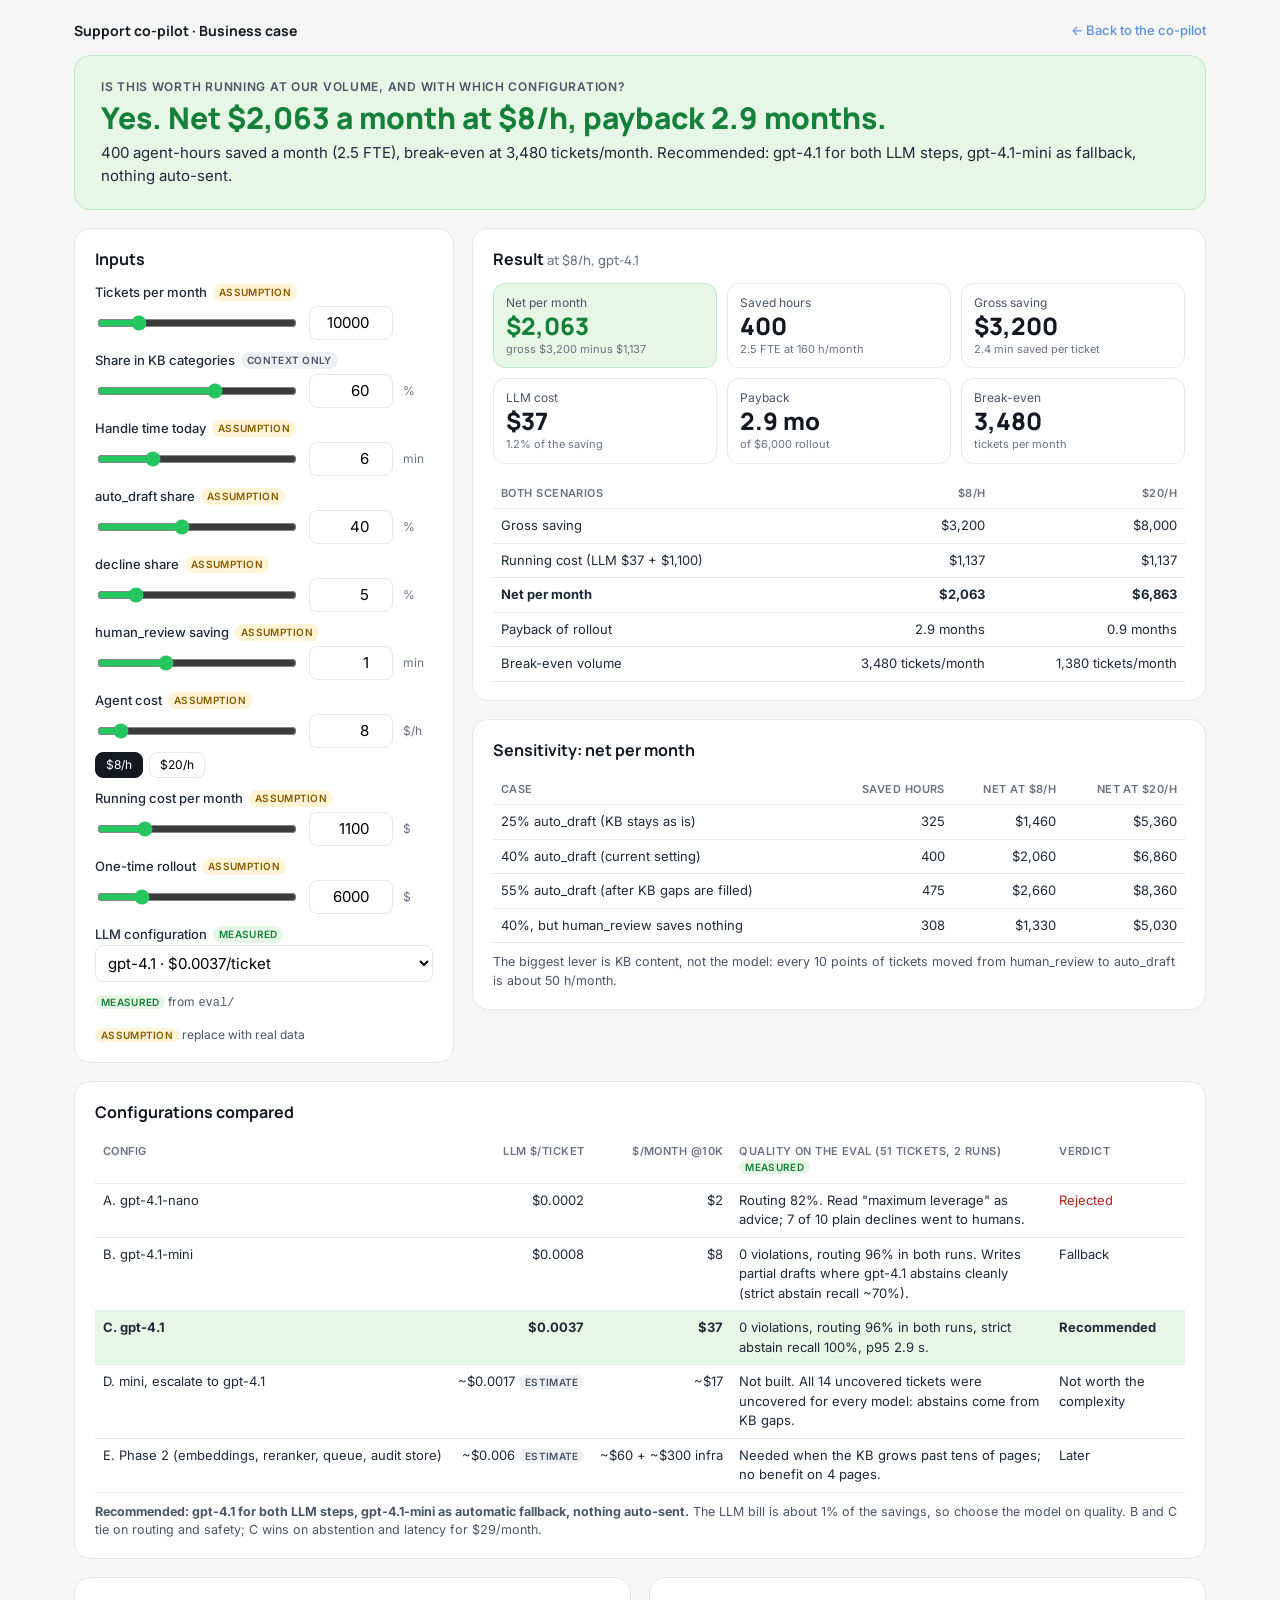
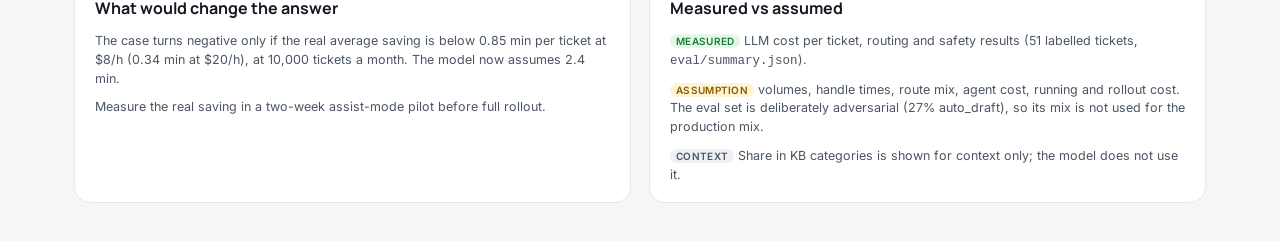
==== copilot/web/static/business-case.html @ 66f79990 "Add interactive one-page business case" ====
<!doctype html>
<html lang="en">
<head>
<meta charset="utf-8">
<meta name="viewport" content="width=device-width, initial-scale=1">
<title>Business case: support co-pilot</title>
<link rel="preconnect" href="https://fonts.googleapis.com">
<link rel="preconnect" href="https://fonts.gstatic.com" crossorigin>
<link href="https://fonts.googleapis.com/css2?family=Inter:wght@400;500;600&family=Manrope:wght@600;700;800&display=swap" rel="stylesheet">
<style>
:root{
  --green:#25c660; --green-pale:#e6f7e6; --green-dark:#14803a;
  --navy:#141921; --dark:#1f2a37;
  --g1:#4b5563; --g2:#6b7280; --line:#e5e7eb; --bg:#f6f6f6; --blue:#5890db;
  --red:#b42318; --red-pale:#fdecea;
}
*{box-sizing:border-box}
body{margin:0;background:var(--bg);color:var(--dark);font:15px/1.5 Inter,system-ui,sans-serif}
h1,h2,h3,.num{font-family:Manrope,Inter,sans-serif;color:var(--navy)}
a{color:var(--blue)}
.wrap{max-width:1180px;margin:0 auto;padding:20px 24px 40px}
.top{display:flex;justify-content:space-between;align-items:center;gap:12px;font-size:13px;color:var(--g2)}
.top a{text-decoration:none;font-weight:500}
.top strong{font-family:Manrope;color:var(--navy);font-size:14px}
.verdict{margin:14px 0 18px;padding:22px 26px;border-radius:16px;background:var(--green-pale);border:1px solid #bfe9c8}
.verdict.no{background:var(--red-pale);border-color:#f3c1bb}
.verdict .q{font-size:12px;letter-spacing:.06em;text-transform:uppercase;color:var(--g1);font-weight:600}
.verdict h1{margin:4px 0 6px;font-size:30px;line-height:1.2;font-weight:800;color:var(--green-dark)}
.verdict.no h1{color:var(--red)}
.verdict p{margin:0;color:var(--dark)}
.grid{display:grid;grid-template-columns:minmax(300px,380px) 1fr;gap:18px;align-items:start}
.card{background:#fff;border:1px solid var(--line);border-radius:16px;padding:18px 20px}
.card h2{margin:0 0 12px;font-size:16px;font-weight:700}
.field{margin-bottom:11px}
.field .lab{display:flex;justify-content:space-between;align-items:center;gap:8px;font-size:13px;font-weight:500}
.field .lab span.t{display:flex;align-items:center;gap:6px;flex-wrap:wrap}
.field .ctl{display:flex;align-items:center;gap:10px;margin-top:3px}
.field input[type=range]{flex:1;accent-color:var(--green);min-width:0}
.field input[type=number]{width:84px;padding:5px 8px;border:1px solid var(--line);border-radius:8px;font:inherit;text-align:right}
.field .unit{font-size:12px;color:var(--g2);min-width:30px}
select{width:100%;padding:7px 8px;border:1px solid var(--line);border-radius:8px;font:inherit;background:#fff}
.presets{display:flex;gap:6px;margin-top:4px}
.presets button{border:1px solid var(--line);background:#fff;border-radius:8px;padding:3px 10px;font:inherit;font-size:12px;cursor:pointer}
.presets button.on{background:var(--navy);color:#fff;border-color:var(--navy)}
.tag{font-size:10px;font-weight:600;letter-spacing:.03em;text-transform:uppercase;padding:1px 6px;border-radius:99px;white-space:nowrap}
.tag.m{background:var(--green-pale);color:var(--green-dark)}
.tag.a{background:#fff4d6;color:#8a5a00}
.tag.c{background:#eef0f3;color:var(--g1)}
.kpis{display:grid;grid-template-columns:repeat(3,1fr);gap:10px}
.kpi{border:1px solid var(--line);border-radius:12px;padding:10px 12px}
.kpi .l{font-size:12px;color:var(--g1)}
.kpi .v{font-size:24px;font-weight:800;line-height:1.2;color:var(--navy)}
.kpi .s{font-size:11px;color:var(--g2)}
.kpi.hero{background:var(--green-pale);border-color:#bfe9c8}
.kpi.hero .v{color:var(--green-dark)}
.kpi.neg .v{color:var(--red)}
.right{display:grid;gap:18px}
table{width:100%;border-collapse:collapse;font-size:13px}
th,td{text-align:left;padding:7px 8px;border-bottom:1px solid var(--line);vertical-align:top}
th{font-size:11px;text-transform:uppercase;letter-spacing:.04em;color:var(--g2);font-weight:600}
td.r,th.r{text-align:right;white-space:nowrap}
tr.sel td{background:var(--green-pale)}
tr.rej td:last-child{color:var(--red)}
.wide{margin-top:18px}
.cfg td:first-child{white-space:nowrap}
.note{font-size:12.5px;color:var(--g1);margin:10px 0 0}
.legend{display:flex;gap:14px;flex-wrap:wrap;font-size:12px;color:var(--g1);margin-top:14px;align-items:center}
.two{display:grid;grid-template-columns:1fr 1fr;gap:18px;margin-top:18px}
noscript .card{margin-top:18px}
.app{display:none}.js .app{display:block}
@media (max-width:900px){
  .grid,.two{grid-template-columns:minmax(0,1fr)}
  .right{grid-template-columns:minmax(0,1fr)}
  td.r,th.r{white-space:normal}
  .card{padding:14px}
  .kpis{grid-template-columns:repeat(2,1fr)}
  .verdict h1{font-size:23px}
  .wrap{padding:14px 16px 30px}
  .cfgwrap{overflow-x:auto}
  .cfg{min-width:820px}
  .cfg td.r{white-space:nowrap}
}
@media print{
  @page{size:A4;margin:8mm}
  body{background:#fff;font-size:9.5px;line-height:1.35}
  .wrap{padding:0;max-width:none}
  .top a,.presets{display:none}
  .card,.verdict{border-radius:8px;padding:8px 10px;break-inside:avoid}
  .verdict{margin:6px 0 8px}
  .verdict h1{font-size:17px}
  .grid{grid-template-columns:240px 1fr;gap:8px}
  .right{gap:8px}
  .wide,.two{margin-top:8px;gap:8px}
  .card h2{font-size:11px;margin-bottom:5px}
  .field{margin-bottom:3px}
  .field input[type=range]{display:none}
  .field .lab{font-size:9.5px}
  .field input[type=number]{border:0;width:auto;padding:0;font-weight:600}
  select{border:0;padding:0;appearance:none;font-weight:600}
  .kpi{padding:4px 6px}.kpi .v{font-size:14px}.kpi .l,.kpi .s{font-size:8.5px}
  .kpis{gap:5px}
  th,td{padding:2px 5px;font-size:8.5px}
  .note,.legend{font-size:8.5px;margin-top:4px}
  .tag{font-size:7px}
  .cfgwrap{overflow:visible}.cfg{min-width:0}
}
</style>
<script>document.documentElement.classList.add('js')</script>
</head>
<body>
<div class="wrap">
  <div class="top"><strong>Support co-pilot · Business case</strong><a href="/">&larr; Back to the co-pilot</a></div>

  <noscript>
    <div class="verdict"><div class="q">Is this worth running at 10,000 tickets a month?</div>
      <h1>Yes. Net +$2,063/month at $8/h, payback 2.9 months.</h1>
      <p>Base case, gpt-4.1. Enable JavaScript to change the inputs.</p></div>
    <div class="card"><h2>Base case</h2>
      <table>
        <tr><th></th><th class="r">$8/h</th><th class="r">$20/h</th></tr>
        <tr><td>Saved hours per month (about 2.5 FTE)</td><td class="r">400</td><td class="r">400</td></tr>
        <tr><td>Gross saving</td><td class="r">$3,200</td><td class="r">$8,000</td></tr>
        <tr><td>Running cost (LLM $37 + $1,100)</td><td class="r">$1,137</td><td class="r">$1,137</td></tr>
        <tr><td>Net per month</td><td class="r">$2,063</td><td class="r">$6,863</td></tr>
        <tr><td>Payback of $6,000 rollout</td><td class="r">2.9 months</td><td class="r">0.9 months</td></tr>
        <tr><td>Break-even volume</td><td class="r">3,480 tickets/month</td><td class="r">1,380 tickets/month</td></tr>
      </table>
      <p class="note">Recommended configuration: gpt-4.1 for both LLM steps, gpt-4.1-mini as automatic fallback, nothing auto-sent.</p>
    </div>
  </noscript>

  <div class="app">
    <div id="verdict" class="verdict">
      <div class="q">Is this worth running at our volume, and with which configuration?</div>
      <h1 id="vh"></h1>
      <p id="vp"></p>
    </div>

    <div class="grid">
      <section class="card" aria-label="Inputs">
        <h2>Inputs</h2>
        <div id="inputs"></div>
        <div class="field">
          <div class="lab"><span class="t">LLM configuration <span class="tag m">measured</span></span></div>
          <select id="model"></select>
        </div>
        <div class="legend" style="margin-top:6px">
          <span><span class="tag m">measured</span> from <code>eval/</code></span>
          <span><span class="tag a">assumption</span> replace with real data</span>
        </div>
      </section>

      <div class="right">
        <section class="card" aria-label="Results">
          <h2>Result <span id="rate-label" style="font-weight:500;color:var(--g2);font-size:13px"></span></h2>
          <div class="kpis" id="kpis"></div>
          <table style="margin-top:14px">
            <tr><th>Both scenarios</th><th class="r">$8/h</th><th class="r">$20/h</th></tr>
            <tbody id="scen"></tbody>
          </table>
        </section>
        <section class="card" aria-label="Sensitivity">
          <h2>Sensitivity: net per month</h2>
          <table>
            <tr><th>Case</th><th class="r">Saved hours</th><th class="r">Net at $8/h</th><th class="r">Net at $20/h</th></tr>
            <tbody id="sens"></tbody>
          </table>
          <p class="note" id="lever"></p>
        </section>
      </div>
    </div>

    <section class="card wide" aria-label="Configurations">
      <h2>Configurations compared</h2>
      <div class="cfgwrap">
      <table class="cfg" id="cfg">
        <tr><th>Config</th><th class="r">LLM $/ticket</th><th class="r">$/month @10k</th><th>Quality on the eval (51 tickets, 2 runs) <span class="tag m">measured</span></th><th>Verdict</th></tr>
        <tr data-m="gpt-4.1-nano" class="rej"><td>A. gpt-4.1-nano</td><td class="r">$0.0002</td><td class="r">$2</td><td>Routing 82%. Read "maximum leverage" as advice; 7 of 10 plain declines went to humans.</td><td>Rejected</td></tr>
        <tr data-m="gpt-4.1-mini"><td>B. gpt-4.1-mini</td><td class="r">$0.0008</td><td class="r">$8</td><td>0 violations, routing 96% in both runs. Writes partial drafts where gpt-4.1 abstains cleanly (strict abstain recall ~70%).</td><td>Fallback</td></tr>
        <tr data-m="gpt-4.1"><td><strong>C. gpt-4.1</strong></td><td class="r"><strong>$0.0037</strong></td><td class="r"><strong>$37</strong></td><td>0 violations, routing 96% in both runs, strict abstain recall 100%, p95 2.9 s.</td><td><strong>Recommended</strong></td></tr>
        <tr><td>D. mini, escalate to gpt-4.1</td><td class="r">~$0.0017 <span class="tag c">estimate</span></td><td class="r">~$17</td><td>Not built. All 14 uncovered tickets were uncovered for every model: abstains come from KB gaps.</td><td>Not worth the complexity</td></tr>
        <tr><td>E. Phase 2 (embeddings, reranker, queue, audit store)</td><td class="r">~$0.006 <span class="tag c">estimate</span></td><td class="r">~$60 + ~$300 infra</td><td>Needed when the KB grows past tens of pages; no benefit on 4 pages.</td><td>Later</td></tr>
      </table>
      </div>
      <p class="note"><strong>Recommended: gpt-4.1 for both LLM steps, gpt-4.1-mini as automatic fallback, nothing auto-sent.</strong> The LLM bill is about 1% of the savings, so choose the model on quality. B and C tie on routing and safety; C wins on abstention and latency for $29/month.</p>
    </section>

    <div class="two">
      <section class="card">
        <h2>What would change the answer</h2>
        <p class="note" style="margin-top:0" id="flip"></p>
        <p class="note">Measure the real saving in a two-week assist-mode pilot before full rollout.</p>
      </section>
      <section class="card">
        <h2>Measured vs assumed</h2>
        <p class="note" style="margin-top:0"><span class="tag m">measured</span> LLM cost per ticket, routing and safety results (51 labelled tickets, <code>eval/summary.json</code>).</p>
        <p class="note"><span class="tag a">assumption</span> volumes, handle times, route mix, agent cost, running and rollout cost. The eval set is deliberately adversarial (27% auto_draft), so its mix is not used for the production mix.</p>
        <p class="note"><span class="tag c">context</span> Share in KB categories is shown for context only; the model does not use it.</p>
      </section>
    </div>
  </div>
</div>

<script>
// Constants come from docs/business-case.md (assumptions, "Inputs" table) and
// eval/summary.json (measured LLM cost per ticket). Change numbers here only.
const INPUTS = {
  tickets: 10000,          // brief
  kbShare: 60,             // % in the 4 KB categories; context only, not in the formula
  handleMin: 6,            // minutes per ticket today
  autoPct: 40,             // % auto_draft
  declinePct: 5,           // % decline_trading_advice (human_review = the rest)
  autoMin: 2,              // minutes with co-pilot: auto_draft
  declineMin: 1,           // minutes with co-pilot: decline_trading_advice
  reviewSaveMin: 1,        // minutes saved on human_review
  rate: 8,                 // loaded agent cost, $/h
  running: 1100,           // $/month: 0.1 FTE engineer + hosting + weekly review
  rollout: 6000,           // one-time Phase 1
  model: 'gpt-4.1',
  fteHours: 160,           // hours per FTE-month
  rates: [8, 20],          // the two scenarios in the doc
};
const MODELS = {            // measured, eval/summary.json (gpt-4.1: $0.00371)
  'gpt-4.1': 0.0037,
  'gpt-4.1-mini': 0.0008,
  'gpt-4.1-nano': 0.0002,
};

// ---- model (pure functions) ----
function calc(i, over) {
  const p = Object.assign({}, i, over || {});
  const auto = p.autoPct / 100, decl = p.declinePct / 100;
  const review = Math.max(0, 1 - auto - decl);
  const reviewMin = p.handleMin - p.reviewSaveMin;
  const avgMin = auto * p.autoMin + decl * p.declineMin + review * reviewMin;
  const savedMin = p.handleMin - avgMin;
  const hours = p.tickets * savedMin / 60;
  const llmPer = MODELS[p.model];
  const llm = llmPer * p.tickets;
  const gross = hours * p.rate;
  const net = gross - llm - p.running;
  const payback = net > 0 ? p.rollout / net : null;
  const perTicket = savedMin / 60 * p.rate - llmPer;
  const breakEven = perTicket > 0 ? p.running / perTicket : null;
  const fte = hours / p.fteHours;
  return { avgMin, savedMin, hours, fte, gross, llm, net, payback, breakEven, perTicket };
}
const round10 = (x) => Math.round(x / 10) * 10;
function sensitivity(i) {
  return [
    { label: '25% auto_draft (KB stays as is)', over: { autoPct: 25 } },
    { label: i.autoPct + '% auto_draft (current setting)', over: {} },
    { label: '55% auto_draft (after KB gaps are filled)', over: { autoPct: 55 } },
    { label: i.autoPct + '%, but human_review saves nothing', over: { reviewSaveMin: 0 } },
  ].map((c) => ({
    label: c.label,
    hours: calc(i, c.over).hours,
    net8: calc(i, Object.assign({ rate: 8 }, c.over)).net,
    net20: calc(i, Object.assign({ rate: 20 }, c.over)).net,
  }));
}
if (typeof module !== 'undefined') module.exports = { INPUTS, MODELS, calc, sensitivity, round10 };

// ---- UI ----
if (typeof document !== 'undefined') (function () {
  const S = Object.assign({}, INPUTS);
  const $ = (id) => document.getElementById(id);
  const money = (x) => (x < 0 ? '-$' : '$') + Math.abs(Math.round(x)).toLocaleString('en-US');
  const num = (x) => Math.round(x).toLocaleString('en-US');
  const FIELDS = [
    { k: 'tickets', t: 'Tickets per month', min: 1000, max: 50000, step: 500, u: '', tag: 'a' },
    { k: 'kbShare', t: 'Share in KB categories', min: 0, max: 100, step: 5, u: '%', tag: 'c' },
    { k: 'handleMin', t: 'Handle time today', min: 1, max: 20, step: 0.5, u: 'min', tag: 'a' },
    { k: 'autoPct', t: 'auto_draft share', min: 0, max: 95, step: 1, u: '%', tag: 'a' },
    { k: 'declinePct', t: 'decline share', min: 0, max: 30, step: 1, u: '%', tag: 'a' },
    { k: 'reviewSaveMin', t: 'human_review saving', min: 0, max: 3, step: 0.25, u: 'min', tag: 'a' },
    { k: 'rate', t: 'Agent cost', min: 5, max: 40, step: 1, u: '$/h', tag: 'a', presets: [8, 20] },
    { k: 'running', t: 'Running cost per month', min: 0, max: 5000, step: 50, u: '$', tag: 'a' },
    { k: 'rollout', t: 'One-time rollout', min: 0, max: 30000, step: 500, u: '$', tag: 'a' },
  ];
  const TAGS = { a: ['a', 'assumption'], m: ['m', 'measured'], c: ['c', 'context only'] };

  function build() {
    $('inputs').innerHTML = FIELDS.map((f) => {
      const [c, w] = TAGS[f.tag];
      const pre = f.presets
        ? '<div class="presets">' + f.presets.map((v) => `<button type="button" data-p="${v}">$${v}/h</button>`).join('') + '</div>'
        : '';
      return `<div class="field"><div class="lab"><span class="t">${f.t} <span class="tag ${c}">${w}</span></span></div>
        <div class="ctl"><input type="range" id="r-${f.k}" min="${f.min}" max="${f.max}" step="${f.step}" aria-label="${f.t}">
        <input type="number" id="n-${f.k}" min="${f.min}" max="${f.max}" step="${f.step}" aria-label="${f.t} (number)"><span class="unit">${f.u}</span></div>${pre}</div>`;
    }).join('');
    $('model').innerHTML = Object.keys(MODELS).map((m) => `<option value="${m}">${m} · $${MODELS[m]}/ticket</option>`).join('');
    FIELDS.forEach((f) => {
      const sync = (v) => { v = parseFloat(v); if (isNaN(v)) return; S[f.k] = Math.min(f.max, Math.max(f.min, v)); render(); };
      $('r-' + f.k).addEventListener('input', (e) => sync(e.target.value));
      $('n-' + f.k).addEventListener('input', (e) => sync(e.target.value));
    });
    document.querySelectorAll('[data-p]').forEach((b) => b.addEventListener('click', () => { S.rate = +b.dataset.p; render(); }));
    $('model').addEventListener('change', (e) => { S.model = e.target.value; render(); });
  }

  function render() {
    FIELDS.forEach((f) => {
      $('r-' + f.k).value = S[f.k];
      if (document.activeElement !== $('n-' + f.k)) $('n-' + f.k).value = S[f.k];
    });
    document.querySelectorAll('[data-p]').forEach((b) => b.classList.toggle('on', +b.dataset.p === S.rate));
    $('model').value = S.model;
    document.querySelectorAll('#cfg tr[data-m]').forEach((r) => r.classList.toggle('sel', r.dataset.m === S.model));

    const r = calc(S);
    const ok = r.net > 0;
    const v = $('verdict');
    v.classList.toggle('no', !ok);
    const pb = r.payback === null ? 'no payback' : 'payback ' + r.payback.toFixed(1) + ' months';
    $('vh').textContent = ok
      ? `Yes. Net ${money(r.net)} a month at $${S.rate}/h, ${pb}.`
      : `Not at these settings. Net ${money(r.net)} a month at $${S.rate}/h.`;
    const be = r.breakEven === null ? 'never at this rate' : num(round10(r.breakEven)) + ' tickets/month';
    $('vp').textContent = `${num(r.hours)} agent-hours saved a month (${r.fte.toFixed(1)} FTE), break-even at ${be}. `
      + (ok ? 'Recommended: gpt-4.1 for both LLM steps, gpt-4.1-mini as fallback, nothing auto-sent.' : 'Raise the auto_draft share or the volume, or check the inputs.');
    $('rate-label').textContent = `at $${S.rate}/h, ${S.model}`;

    const kp = (l, val, s, cls) => `<div class="kpi ${cls || ''}"><div class="l">${l}</div><div class="v num">${val}</div><div class="s">${s}</div></div>`;
    $('kpis').innerHTML = [
      kp('Net per month', money(r.net), `gross ${money(r.gross)} minus ${money(r.llm + S.running)}`, ok ? 'hero' : 'neg'),
      kp('Saved hours', num(r.hours), `${r.fte.toFixed(1)} FTE at ${S.fteHours} h/month`),
      kp('Gross saving', money(r.gross), `${r.savedMin.toFixed(1)} min saved per ticket`),
      kp('LLM cost', money(r.llm), `${(r.gross > 0 ? r.llm / r.gross * 100 : 0).toFixed(1)}% of the saving`),
      kp('Payback', r.payback === null ? 'none' : r.payback.toFixed(1) + ' mo', `of ${money(S.rollout)} rollout`),
      kp('Break-even', r.breakEven === null ? 'none' : num(round10(r.breakEven)), 'tickets per month'),
    ].join('');

    const two = S.rates.map((rt) => calc(S, { rate: rt }));
    const row = (l, f) => `<tr><td>${l}</td>${two.map((x) => `<td class="r">${f(x)}</td>`).join('')}</tr>`;
    $('scen').innerHTML = [
      row('Gross saving', (x) => money(x.gross)),
      row(`Running cost (LLM ${money(two[0].llm)} + ${money(S.running)})`, (x) => money(x.llm + S.running)),
      row('<strong>Net per month</strong>', (x) => `<strong>${money(x.net)}</strong>`),
      row('Payback of rollout', (x) => (x.payback === null ? 'none' : x.payback.toFixed(1) + ' months')),
      row('Break-even volume', (x) => (x.breakEven === null ? 'none' : num(round10(x.breakEven)) + ' tickets/month')),
    ].join('');

    $('sens').innerHTML = sensitivity(S).map((s) =>
      `<tr><td>${s.label}</td><td class="r">${num(s.hours)}</td><td class="r">${money(round10(s.net8))}</td><td class="r">${money(round10(s.net20))}</td></tr>`).join('');
    $('lever').textContent = `The biggest lever is KB content, not the model: every 10 points of tickets moved from human_review to auto_draft is about ${num(S.tickets * 0.1 * (S.autoMin < S.handleMin - S.reviewSaveMin ? (S.handleMin - S.reviewSaveMin - S.autoMin) : 0) / 60)} h/month.`;

    // saving per ticket at which net = 0 at the current volume
    const flip = (rt) => (S.running / S.tickets + MODELS[S.model]) / rt * 60;
    $('flip').textContent = `The case turns negative only if the real average saving is below ${flip(8).toFixed(2)} min per ticket at $8/h (${flip(20).toFixed(2)} min at $20/h), at ${num(S.tickets)} tickets a month. The model now assumes ${r.savedMin.toFixed(1)} min.`;
  }
  build();
  render();
})();
</script>
</body>
</html>
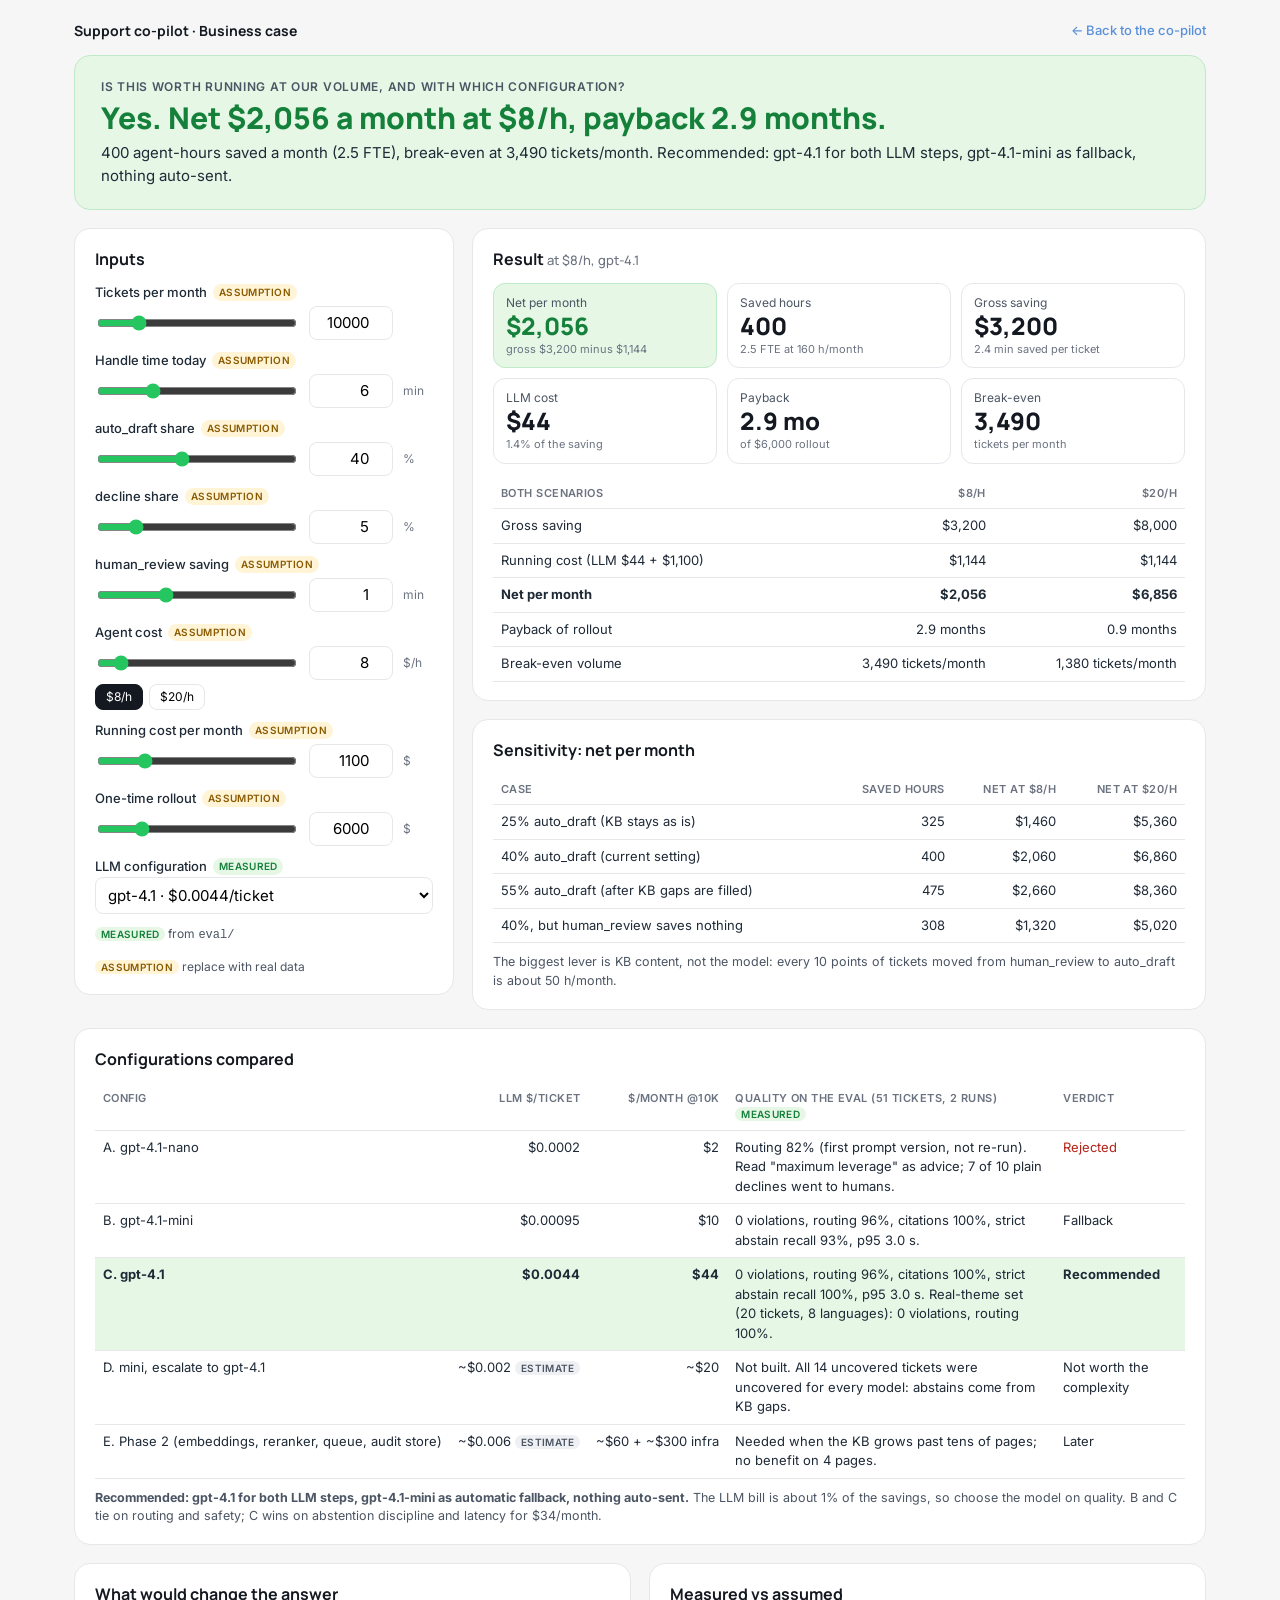
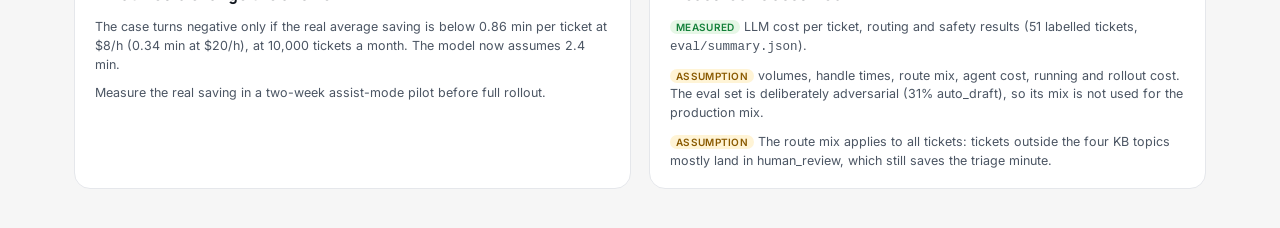
==== commit 48ec034b: "Add PRD and architecture; update business case to the v2 measurements" ====
--- a/copilot/web/static/business-case.html
+++ b/copilot/web/static/business-case.html
@@ -175,14 +175,14 @@
       <div class="cfgwrap">
       <table class="cfg" id="cfg">
         <tr><th>Config</th><th class="r">LLM $/ticket</th><th class="r">$/month @10k</th><th>Quality on the eval (51 tickets, 2 runs) <span class="tag m">measured</span></th><th>Verdict</th></tr>
-        <tr data-m="gpt-4.1-nano" class="rej"><td>A. gpt-4.1-nano</td><td class="r">$0.0002</td><td class="r">$2</td><td>Routing 82%. Read "maximum leverage" as advice; 7 of 10 plain declines went to humans.</td><td>Rejected</td></tr>
-        <tr data-m="gpt-4.1-mini"><td>B. gpt-4.1-mini</td><td class="r">$0.0008</td><td class="r">$8</td><td>0 violations, routing 96% in both runs. Writes partial drafts where gpt-4.1 abstains cleanly (strict abstain recall ~70%).</td><td>Fallback</td></tr>
-        <tr data-m="gpt-4.1"><td><strong>C. gpt-4.1</strong></td><td class="r"><strong>$0.0037</strong></td><td class="r"><strong>$37</strong></td><td>0 violations, routing 96% in both runs, strict abstain recall 100%, p95 2.9 s.</td><td><strong>Recommended</strong></td></tr>
-        <tr><td>D. mini, escalate to gpt-4.1</td><td class="r">~$0.0017 <span class="tag c">estimate</span></td><td class="r">~$17</td><td>Not built. All 14 uncovered tickets were uncovered for every model: abstains come from KB gaps.</td><td>Not worth the complexity</td></tr>
+        <tr data-m="gpt-4.1-nano" class="rej"><td>A. gpt-4.1-nano</td><td class="r">$0.0002</td><td class="r">$2</td><td>Routing 82% (first prompt version, not re-run). Read "maximum leverage" as advice; 7 of 10 plain declines went to humans.</td><td>Rejected</td></tr>
+        <tr data-m="gpt-4.1-mini"><td>B. gpt-4.1-mini</td><td class="r">$0.00095</td><td class="r">$10</td><td>0 violations, routing 96%, citations 100%, strict abstain recall 93%, p95 3.0 s.</td><td>Fallback</td></tr>
+        <tr data-m="gpt-4.1"><td><strong>C. gpt-4.1</strong></td><td class="r"><strong>$0.0044</strong></td><td class="r"><strong>$44</strong></td><td>0 violations, routing 96%, citations 100%, strict abstain recall 100%, p95 3.0 s. Real-theme set (20 tickets, 8 languages): 0 violations, routing 100%.</td><td><strong>Recommended</strong></td></tr>
+        <tr><td>D. mini, escalate to gpt-4.1</td><td class="r">~$0.002 <span class="tag c">estimate</span></td><td class="r">~$20</td><td>Not built. All 14 uncovered tickets were uncovered for every model: abstains come from KB gaps.</td><td>Not worth the complexity</td></tr>
         <tr><td>E. Phase 2 (embeddings, reranker, queue, audit store)</td><td class="r">~$0.006 <span class="tag c">estimate</span></td><td class="r">~$60 + ~$300 infra</td><td>Needed when the KB grows past tens of pages; no benefit on 4 pages.</td><td>Later</td></tr>
       </table>
       </div>
-      <p class="note"><strong>Recommended: gpt-4.1 for both LLM steps, gpt-4.1-mini as automatic fallback, nothing auto-sent.</strong> The LLM bill is about 1% of the savings, so choose the model on quality. B and C tie on routing and safety; C wins on abstention and latency for $29/month.</p>
+      <p class="note"><strong>Recommended: gpt-4.1 for both LLM steps, gpt-4.1-mini as automatic fallback, nothing auto-sent.</strong> The LLM bill is about 1% of the savings, so choose the model on quality. B and C tie on routing and safety; C wins on abstention discipline and latency for $34/month.</p>
     </section>
 
     <div class="two">
@@ -194,8 +194,8 @@
       <section class="card">
         <h2>Measured vs assumed</h2>
         <p class="note" style="margin-top:0"><span class="tag m">measured</span> LLM cost per ticket, routing and safety results (51 labelled tickets, <code>eval/summary.json</code>).</p>
-        <p class="note"><span class="tag a">assumption</span> volumes, handle times, route mix, agent cost, running and rollout cost. The eval set is deliberately adversarial (27% auto_draft), so its mix is not used for the production mix.</p>
-        <p class="note"><span class="tag c">context</span> Share in KB categories is shown for context only; the model does not use it.</p>
+        <p class="note"><span class="tag a">assumption</span> volumes, handle times, route mix, agent cost, running and rollout cost. The eval set is deliberately adversarial (31% auto_draft), so its mix is not used for the production mix.</p>
+        <p class="note"><span class="tag a">assumption</span> The route mix applies to all tickets: tickets outside the four KB topics mostly land in human_review, which still saves the triage minute.</p>
       </section>
     </div>
   </div>
@@ -206,7 +206,6 @@
 // eval/summary.json (measured LLM cost per ticket). Change numbers here only.
 const INPUTS = {
   tickets: 10000,          // brief
-  kbShare: 60,             // % in the 4 KB categories; context only, not in the formula
   handleMin: 6,            // minutes per ticket today
   autoPct: 40,             // % auto_draft
   declinePct: 5,           // % decline_trading_advice (human_review = the rest)
@@ -220,9 +219,9 @@
   fteHours: 160,           // hours per FTE-month
   rates: [8, 20],          // the two scenarios in the doc
 };
-const MODELS = {            // measured, eval/summary.json (gpt-4.1: $0.00371)
-  'gpt-4.1': 0.0037,
-  'gpt-4.1-mini': 0.0008,
+const MODELS = {            // measured on the 51-ticket eval, prompt v2: eval/summary.json, eval/runs/v2-gpt-4.1-mini/
+  'gpt-4.1': 0.0044,
+  'gpt-4.1-mini': 0.00095,
   'gpt-4.1-nano': 0.0002,
 };
 
@@ -269,7 +268,6 @@
   const num = (x) => Math.round(x).toLocaleString('en-US');
   const FIELDS = [
     { k: 'tickets', t: 'Tickets per month', min: 1000, max: 50000, step: 500, u: '', tag: 'a' },
-    { k: 'kbShare', t: 'Share in KB categories', min: 0, max: 100, step: 5, u: '%', tag: 'c' },
     { k: 'handleMin', t: 'Handle time today', min: 1, max: 20, step: 0.5, u: 'min', tag: 'a' },
     { k: 'autoPct', t: 'auto_draft share', min: 0, max: 95, step: 1, u: '%', tag: 'a' },
     { k: 'declinePct', t: 'decline share', min: 0, max: 30, step: 1, u: '%', tag: 'a' },
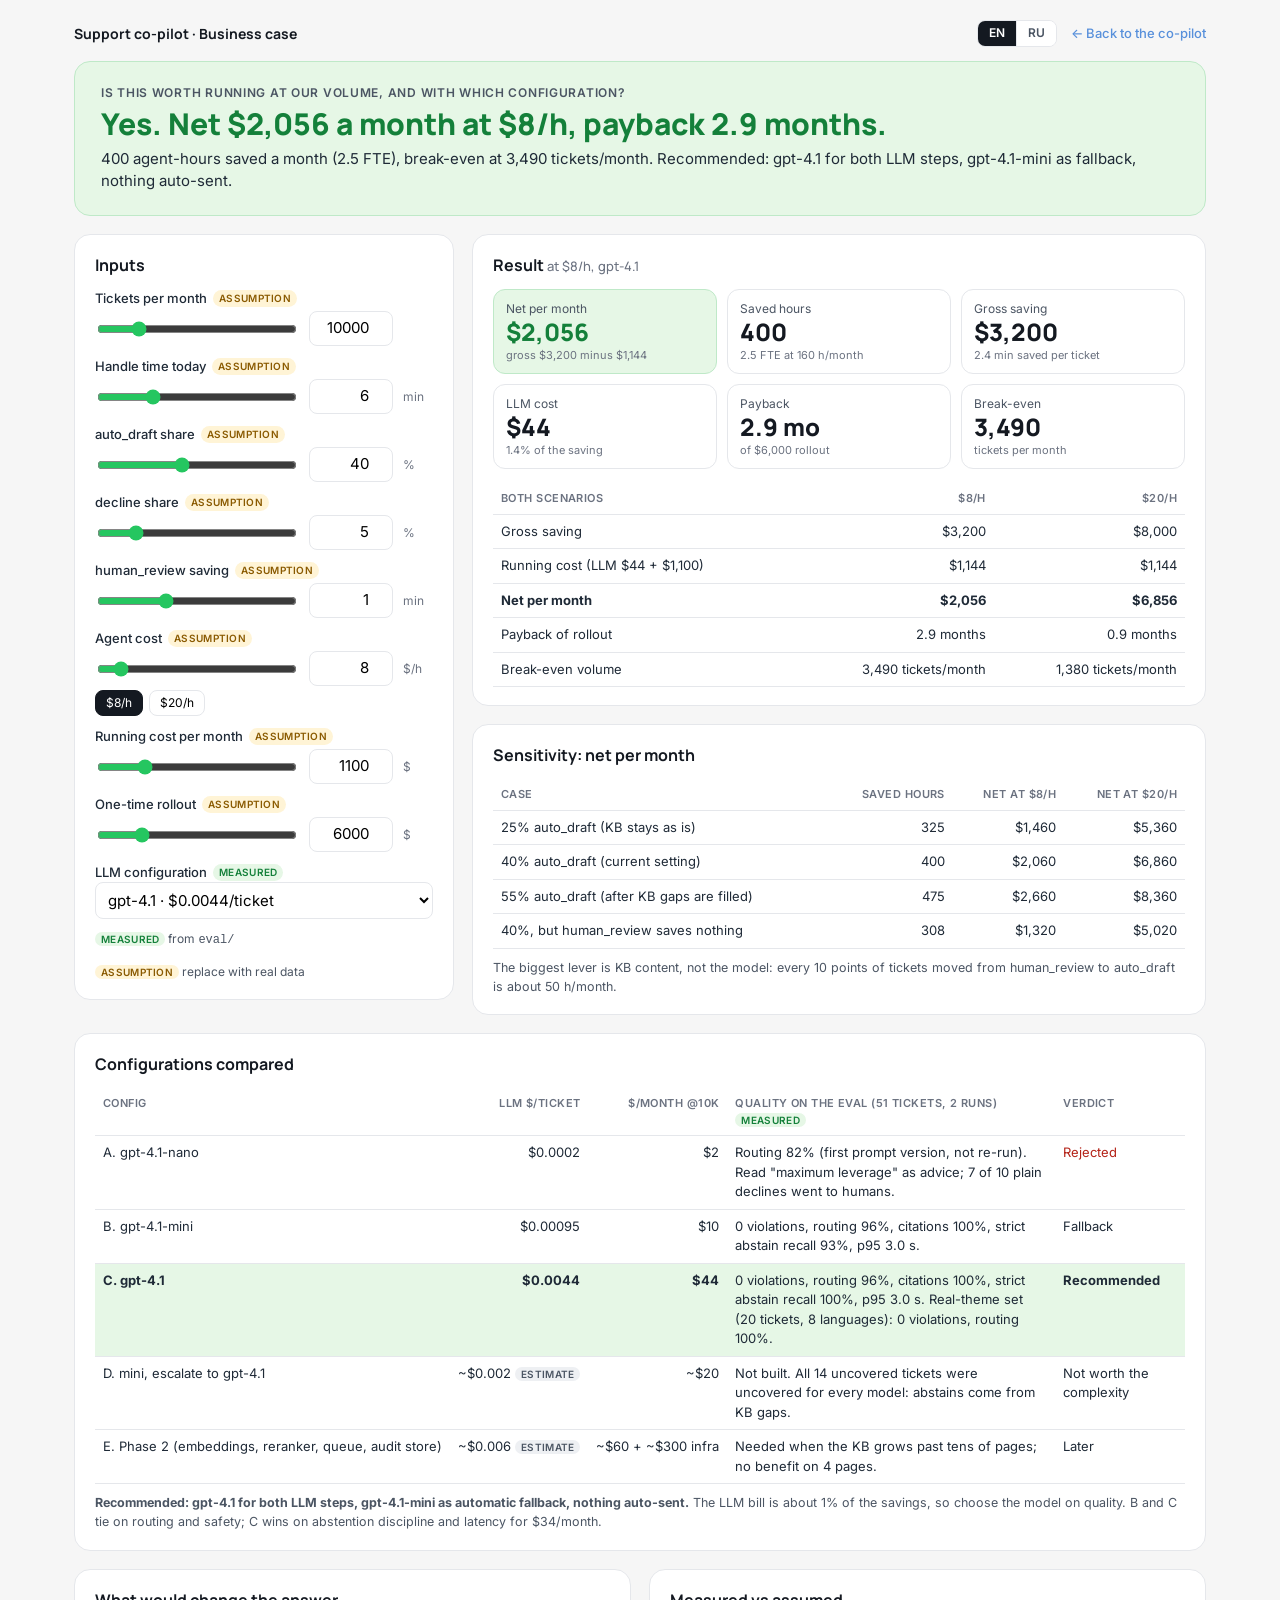
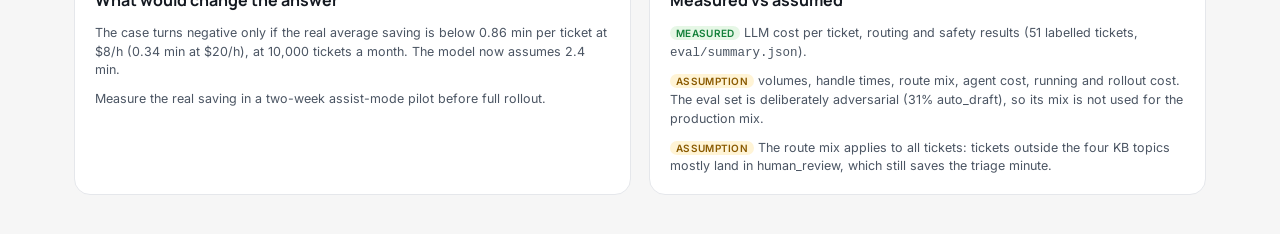
==== commit 251035bf: "Business case page: English and Russian, language switch" ====
--- a/copilot/web/static/business-case.html
+++ b/copilot/web/static/business-case.html
@@ -19,7 +19,14 @@
 h1,h2,h3,.num{font-family:Manrope,Inter,sans-serif;color:var(--navy)}
 a{color:var(--blue)}
 .wrap{max-width:1180px;margin:0 auto;padding:20px 24px 40px}
-.top{display:flex;justify-content:space-between;align-items:center;gap:12px;font-size:13px;color:var(--g2)}
+.top{display:flex;justify-content:space-between;align-items:center;gap:8px 12px;flex-wrap:wrap;font-size:13px;color:var(--g2)}
+.tools{display:flex;align-items:center;gap:14px}
+.lang{display:none;border:1px solid var(--line);border-radius:8px;overflow:hidden;background:#fff}
+.js .lang{display:inline-flex}
+.lang button{border:0;background:#fff;padding:4px 11px;font:600 12px/1.4 Inter,system-ui,sans-serif;color:var(--g1);cursor:pointer}
+.lang button+button{border-left:1px solid var(--line)}
+.lang button[aria-pressed=true]{background:var(--navy);color:#fff}
+.lang button:focus-visible{outline:2px solid var(--green);outline-offset:-2px}
 .top a{text-decoration:none;font-weight:500}
 .top strong{font-family:Manrope;color:var(--navy);font-size:14px}
 .verdict{margin:14px 0 18px;padding:22px 26px;border-radius:16px;background:var(--green-pale);border:1px solid #bfe9c8}
@@ -84,7 +91,7 @@
   @page{size:A4;margin:8mm}
   body{background:#fff;font-size:9.5px;line-height:1.35}
   .wrap{padding:0;max-width:none}
-  .top a,.presets{display:none}
+  .top a,.presets,.lang{display:none}
   .card,.verdict{border-radius:8px;padding:8px 10px;break-inside:avoid}
   .verdict{margin:6px 0 8px}
   .verdict h1{font-size:17px}
@@ -109,21 +116,23 @@
 </head>
 <body>
 <div class="wrap">
-  <div class="top"><strong>Support co-pilot · Business case</strong><a href="/">&larr; Back to the co-pilot</a></div>
+  <div class="top"><strong data-i18n="brand">Support co-pilot · Business case</strong>
+    <div class="tools"><div class="lang" role="group" aria-label="Language"><button type="button" data-lang="en" aria-pressed="true">EN</button><button type="button" data-lang="ru" aria-pressed="false">RU</button></div>
+    <a href="/" data-i18n="back">&larr; Back to the co-pilot</a></div></div>
 
   <noscript>
     <div class="verdict"><div class="q">Is this worth running at 10,000 tickets a month?</div>
-      <h1>Yes. Net +$2,063/month at $8/h, payback 2.9 months.</h1>
+      <h1>Yes. Net +$2,056/month at $8/h, payback 2.9 months.</h1>
       <p>Base case, gpt-4.1. Enable JavaScript to change the inputs.</p></div>
     <div class="card"><h2>Base case</h2>
       <table>
         <tr><th></th><th class="r">$8/h</th><th class="r">$20/h</th></tr>
         <tr><td>Saved hours per month (about 2.5 FTE)</td><td class="r">400</td><td class="r">400</td></tr>
         <tr><td>Gross saving</td><td class="r">$3,200</td><td class="r">$8,000</td></tr>
-        <tr><td>Running cost (LLM $37 + $1,100)</td><td class="r">$1,137</td><td class="r">$1,137</td></tr>
-        <tr><td>Net per month</td><td class="r">$2,063</td><td class="r">$6,863</td></tr>
+        <tr><td>Running cost (LLM $44 + $1,100)</td><td class="r">$1,144</td><td class="r">$1,144</td></tr>
+        <tr><td>Net per month</td><td class="r">$2,056</td><td class="r">$6,856</td></tr>
         <tr><td>Payback of $6,000 rollout</td><td class="r">2.9 months</td><td class="r">0.9 months</td></tr>
-        <tr><td>Break-even volume</td><td class="r">3,480 tickets/month</td><td class="r">1,380 tickets/month</td></tr>
+        <tr><td>Break-even volume</td><td class="r">3,490 tickets/month</td><td class="r">1,380 tickets/month</td></tr>
       </table>
       <p class="note">Recommended configuration: gpt-4.1 for both LLM steps, gpt-4.1-mini as automatic fallback, nothing auto-sent.</p>
     </div>
@@ -131,38 +140,38 @@
 
   <div class="app">
     <div id="verdict" class="verdict">
-      <div class="q">Is this worth running at our volume, and with which configuration?</div>
+      <div class="q" data-i18n="q">Is this worth running at our volume, and with which configuration?</div>
       <h1 id="vh"></h1>
       <p id="vp"></p>
     </div>
 
     <div class="grid">
-      <section class="card" aria-label="Inputs">
-        <h2>Inputs</h2>
+      <section class="card" aria-label="Inputs" data-i18n-aria="inputs">
+        <h2 data-i18n="inputs">Inputs</h2>
         <div id="inputs"></div>
         <div class="field">
-          <div class="lab"><span class="t">LLM configuration <span class="tag m">measured</span></span></div>
-          <select id="model"></select>
+          <div class="lab"><span class="t" data-i18n="llmcfg">LLM configuration <span class="tag m">measured</span></span></div>
+          <select id="model" data-i18n-aria="llmcfgAria" aria-label="LLM configuration"></select>
         </div>
         <div class="legend" style="margin-top:6px">
-          <span><span class="tag m">measured</span> from <code>eval/</code></span>
-          <span><span class="tag a">assumption</span> replace with real data</span>
+          <span data-i18n="lg_m"><span class="tag m">measured</span> from <code>eval/</code></span>
+          <span data-i18n="lg_a"><span class="tag a">assumption</span> replace with real data</span>
         </div>
       </section>
 
       <div class="right">
-        <section class="card" aria-label="Results">
-          <h2>Result <span id="rate-label" style="font-weight:500;color:var(--g2);font-size:13px"></span></h2>
+        <section class="card" aria-label="Results" data-i18n-aria="result">
+          <h2><span data-i18n="result">Result</span> <span id="rate-label" style="font-weight:500;color:var(--g2);font-size:13px"></span></h2>
           <div class="kpis" id="kpis"></div>
           <table style="margin-top:14px">
-            <tr><th>Both scenarios</th><th class="r">$8/h</th><th class="r">$20/h</th></tr>
+            <tr><th data-i18n="both">Both scenarios</th><th class="r" data-i18n="h8">$8/h</th><th class="r" data-i18n="h20">$20/h</th></tr>
             <tbody id="scen"></tbody>
           </table>
         </section>
-        <section class="card" aria-label="Sensitivity">
-          <h2>Sensitivity: net per month</h2>
+        <section class="card" aria-label="Sensitivity" data-i18n-aria="sensTitle">
+          <h2 data-i18n="sensTitle">Sensitivity: net per month</h2>
           <table>
-            <tr><th>Case</th><th class="r">Saved hours</th><th class="r">Net at $8/h</th><th class="r">Net at $20/h</th></tr>
+            <tr><th data-i18n="s_case">Case</th><th class="r" data-i18n="s_hours">Saved hours</th><th class="r" data-i18n="s_n8">Net at $8/h</th><th class="r" data-i18n="s_n20">Net at $20/h</th></tr>
             <tbody id="sens"></tbody>
           </table>
           <p class="note" id="lever"></p>
@@ -170,38 +179,186 @@
       </div>
     </div>
 
-    <section class="card wide" aria-label="Configurations">
-      <h2>Configurations compared</h2>
+    <section class="card wide" aria-label="Configurations" data-i18n-aria="cfgTitle">
+      <h2 data-i18n="cfgTitle">Configurations compared</h2>
       <div class="cfgwrap">
       <table class="cfg" id="cfg">
-        <tr><th>Config</th><th class="r">LLM $/ticket</th><th class="r">$/month @10k</th><th>Quality on the eval (51 tickets, 2 runs) <span class="tag m">measured</span></th><th>Verdict</th></tr>
-        <tr data-m="gpt-4.1-nano" class="rej"><td>A. gpt-4.1-nano</td><td class="r">$0.0002</td><td class="r">$2</td><td>Routing 82% (first prompt version, not re-run). Read "maximum leverage" as advice; 7 of 10 plain declines went to humans.</td><td>Rejected</td></tr>
-        <tr data-m="gpt-4.1-mini"><td>B. gpt-4.1-mini</td><td class="r">$0.00095</td><td class="r">$10</td><td>0 violations, routing 96%, citations 100%, strict abstain recall 93%, p95 3.0 s.</td><td>Fallback</td></tr>
-        <tr data-m="gpt-4.1"><td><strong>C. gpt-4.1</strong></td><td class="r"><strong>$0.0044</strong></td><td class="r"><strong>$44</strong></td><td>0 violations, routing 96%, citations 100%, strict abstain recall 100%, p95 3.0 s. Real-theme set (20 tickets, 8 languages): 0 violations, routing 100%.</td><td><strong>Recommended</strong></td></tr>
-        <tr><td>D. mini, escalate to gpt-4.1</td><td class="r">~$0.002 <span class="tag c">estimate</span></td><td class="r">~$20</td><td>Not built. All 14 uncovered tickets were uncovered for every model: abstains come from KB gaps.</td><td>Not worth the complexity</td></tr>
-        <tr><td>E. Phase 2 (embeddings, reranker, queue, audit store)</td><td class="r">~$0.006 <span class="tag c">estimate</span></td><td class="r">~$60 + ~$300 infra</td><td>Needed when the KB grows past tens of pages; no benefit on 4 pages.</td><td>Later</td></tr>
+        <tr><th data-i18n="c_h1">Config</th><th class="r" data-i18n="c_h2">LLM $/ticket</th><th class="r" data-i18n="c_h3">$/month @10k</th><th data-i18n="c_h4">Quality on the eval (51 tickets, 2 runs) <span class="tag m">measured</span></th><th data-i18n="c_h5">Verdict</th></tr>
+        <tr data-m="gpt-4.1-nano" class="rej"><td>A. gpt-4.1-nano</td><td class="r" data-i18n="a_cost">$0.0002</td><td class="r">$2</td><td data-i18n="a_q">Routing 82% (first prompt version, not re-run). Read "maximum leverage" as advice; 7 of 10 plain declines went to humans.</td><td data-i18n="a_v">Rejected</td></tr>
+        <tr data-m="gpt-4.1-mini"><td>B. gpt-4.1-mini</td><td class="r" data-i18n="b_cost">$0.00095</td><td class="r">$10</td><td data-i18n="b_q">0 violations, routing 96%, citations 100%, strict abstain recall 93%, p95 3.0 s.</td><td data-i18n="b_v">Fallback</td></tr>
+        <tr data-m="gpt-4.1"><td><strong>C. gpt-4.1</strong></td><td class="r" data-i18n="c_cost"><strong>$0.0044</strong></td><td class="r"><strong>$44</strong></td><td data-i18n="c_q">0 violations, routing 96%, citations 100%, strict abstain recall 100%, p95 3.0 s. Real-theme set (20 tickets, 8 languages): 0 violations, routing 100%.</td><td data-i18n="c_v"><strong>Recommended</strong></td></tr>
+        <tr><td data-i18n="d_name">D. mini, escalate to gpt-4.1</td><td class="r" data-i18n="d_cost">~$0.002 <span class="tag c">estimate</span></td><td class="r">~$20</td><td data-i18n="d_q">Not built. All 14 uncovered tickets were uncovered for every model: abstains come from KB gaps.</td><td data-i18n="d_v">Not worth the complexity</td></tr>
+        <tr><td data-i18n="e_name">E. Phase 2 (embeddings, reranker, queue, audit store)</td><td class="r" data-i18n="e_cost">~$0.006 <span class="tag c">estimate</span></td><td class="r" data-i18n="e_month">~$60 + ~$300 infra</td><td data-i18n="e_q">Needed when the KB grows past tens of pages; no benefit on 4 pages.</td><td data-i18n="e_v">Later</td></tr>
       </table>
       </div>
-      <p class="note"><strong>Recommended: gpt-4.1 for both LLM steps, gpt-4.1-mini as automatic fallback, nothing auto-sent.</strong> The LLM bill is about 1% of the savings, so choose the model on quality. B and C tie on routing and safety; C wins on abstention discipline and latency for $34/month.</p>
+      <p class="note" data-i18n="cfgNote"><strong>Recommended: gpt-4.1 for both LLM steps, gpt-4.1-mini as automatic fallback, nothing auto-sent.</strong> The LLM bill is about 1% of the savings, so choose the model on quality. B and C tie on routing and safety; C wins on abstention discipline and latency for $34/month.</p>
     </section>
 
     <div class="two">
       <section class="card">
-        <h2>What would change the answer</h2>
+        <h2 data-i18n="flipTitle">What would change the answer</h2>
         <p class="note" style="margin-top:0" id="flip"></p>
-        <p class="note">Measure the real saving in a two-week assist-mode pilot before full rollout.</p>
+        <p class="note" data-i18n="pilot">Measure the real saving in a two-week assist-mode pilot before full rollout.</p>
       </section>
       <section class="card">
-        <h2>Measured vs assumed</h2>
-        <p class="note" style="margin-top:0"><span class="tag m">measured</span> LLM cost per ticket, routing and safety results (51 labelled tickets, <code>eval/summary.json</code>).</p>
-        <p class="note"><span class="tag a">assumption</span> volumes, handle times, route mix, agent cost, running and rollout cost. The eval set is deliberately adversarial (31% auto_draft), so its mix is not used for the production mix.</p>
-        <p class="note"><span class="tag a">assumption</span> The route mix applies to all tickets: tickets outside the four KB topics mostly land in human_review, which still saves the triage minute.</p>
+        <h2 data-i18n="mvaTitle">Measured vs assumed</h2>
+        <p class="note" style="margin-top:0" data-i18n="mva1"><span class="tag m">measured</span> LLM cost per ticket, routing and safety results (51 labelled tickets, <code>eval/summary.json</code>).</p>
+        <p class="note" data-i18n="mva2"><span class="tag a">assumption</span> volumes, handle times, route mix, agent cost, running and rollout cost. The eval set is deliberately adversarial (31% auto_draft), so its mix is not used for the production mix.</p>
+        <p class="note" data-i18n="mva3"><span class="tag a">assumption</span> The route mix applies to all tickets: tickets outside the four KB topics mostly land in human_review, which still saves the triage minute.</p>
       </section>
     </div>
   </div>
 </div>
 
 <script>
+// ---- i18n: all visible text lives here. Tokens {m} {a} {e} become tag badges. ----
+const I18N = {
+  en: {
+    locale: 'en-US',
+    title: 'Business case: support co-pilot',
+    tags: { a: 'assumption', m: 'measured', c: 'context only', e: 'estimate' },
+    units: { '': '', min: 'min', '%': '%', '$': '$', '$/h': '$/h' },
+    s: {
+      brand: 'Support co-pilot · Business case',
+      back: '&larr; Back to the co-pilot',
+      q: 'Is this worth running at our volume, and with which configuration?',
+      inputs: 'Inputs',
+      llmcfg: 'LLM configuration {m}', llmcfgAria: 'LLM configuration',
+      lg_m: '{m} from <code>eval/</code>',
+      lg_a: '{a} replace with real data',
+      result: 'Result', both: 'Both scenarios', h8: '$8/h', h20: '$20/h',
+      sensTitle: 'Sensitivity: net per month',
+      s_case: 'Case', s_hours: 'Saved hours', s_n8: 'Net at $8/h', s_n20: 'Net at $20/h',
+      cfgTitle: 'Configurations compared',
+      c_h1: 'Config', c_h2: 'LLM $/ticket', c_h3: '$/month @10k',
+      c_h4: 'Quality on the eval (51 tickets, 2 runs) {m}', c_h5: 'Verdict',
+      a_cost: '$0.0002', b_cost: '$0.00095', c_cost: '<strong>$0.0044</strong>',
+      a_q: 'Routing 82% (first prompt version, not re-run). Read "maximum leverage" as advice; 7 of 10 plain declines went to humans.',
+      b_q: '0 violations, routing 96%, citations 100%, strict abstain recall 93%, p95 3.0 s.',
+      c_q: '0 violations, routing 96%, citations 100%, strict abstain recall 100%, p95 3.0 s. Real-theme set (20 tickets, 8 languages): 0 violations, routing 100%.',
+      a_v: 'Rejected', b_v: 'Fallback', c_v: '<strong>Recommended</strong>',
+      d_name: 'D. mini, escalate to gpt-4.1', d_cost: '~$0.002 {e}',
+      d_q: 'Not built. All 14 uncovered tickets were uncovered for every model: abstains come from KB gaps.',
+      d_v: 'Not worth the complexity',
+      e_name: 'E. Phase 2 (embeddings, reranker, queue, audit store)', e_cost: '~$0.006 {e}',
+      e_month: '~$60 + ~$300 infra',
+      e_q: 'Needed when the KB grows past tens of pages; no benefit on 4 pages.',
+      e_v: 'Later',
+      cfgNote: '<strong>Recommended: gpt-4.1 for both LLM steps, gpt-4.1-mini as automatic fallback, nothing auto-sent.</strong> The LLM bill is about 1% of the savings, so choose the model on quality. B and C tie on routing and safety; C wins on abstention discipline and latency for $34/month.',
+      flipTitle: 'What would change the answer',
+      pilot: 'Measure the real saving in a two-week assist-mode pilot before full rollout.',
+      mvaTitle: 'Measured vs assumed',
+      mva1: '{m} LLM cost per ticket, routing and safety results (51 labelled tickets, <code>eval/summary.json</code>).',
+      mva2: '{a} volumes, handle times, route mix, agent cost, running and rollout cost. The eval set is deliberately adversarial (31% auto_draft), so its mix is not used for the production mix.',
+      mva3: '{a} The route mix applies to all tickets: tickets outside the four KB topics mostly land in human_review, which still saves the triage minute.',
+    },
+    f: {
+      tickets: 'Tickets per month', handleMin: 'Handle time today', autoPct: 'auto_draft share', declinePct: 'decline share',
+      reviewSaveMin: 'human_review saving', rate: 'Agent cost', running: 'Running cost per month', rollout: 'One-time rollout',
+    },
+    numberSuffix: ' (number)',
+    perTicket: '/ticket',
+    none: 'none',
+    months: (x) => x + ' months',
+    mo: (x) => x + ' mo',
+    verdictYes: (net, rate, pb) => `Yes. Net ${net} a month at $${rate}/h, ${pb}.`,
+    verdictNo: (net, rate) => `Not at these settings. Net ${net} a month at $${rate}/h.`,
+    pbText: (x) => (x === null ? 'no payback' : 'payback ' + x + ' months'),
+    beText: (n) => (n === null ? 'never at this rate' : n + ' tickets/month'),
+    vp: (hours, fte, be, ok) => `${hours} agent-hours saved a month (${fte} FTE), break-even at ${be}. `
+      + (ok ? 'Recommended: gpt-4.1 for both LLM steps, gpt-4.1-mini as fallback, nothing auto-sent.' : 'Raise the auto_draft share or the volume, or check the inputs.'),
+    rateLabel: (rate, model) => `at $${rate}/h, ${model}`,
+    kNet: 'Net per month', kNetS: (g, c) => `gross ${g} minus ${c}`,
+    kHours: 'Saved hours', kHoursS: (fte, h) => `${fte} FTE at ${h} h/month`,
+    kGross: 'Gross saving', kGrossS: (m) => `${m} min saved per ticket`,
+    kLlm: 'LLM cost', kLlmS: (p) => `${p}% of the saving`,
+    kPay: 'Payback', kPayS: (m) => `of ${m} rollout`,
+    kBe: 'Break-even', kBeS: 'tickets per month',
+    rGross: 'Gross saving', rRun: (llm, run) => `Running cost (LLM ${llm} + ${run})`, rNet: 'Net per month',
+    rPay: 'Payback of rollout', rBe: 'Break-even volume', beUnit: (n) => n + ' tickets/month',
+    sens: [
+      () => '25% auto_draft (KB stays as is)',
+      (p) => p + '% auto_draft (current setting)',
+      () => '55% auto_draft (after KB gaps are filled)',
+      (p) => p + '%, but human_review saves nothing',
+    ],
+    lever: (n) => `The biggest lever is KB content, not the model: every 10 points of tickets moved from human_review to auto_draft is about ${n} h/month.`,
+    flip: (a, b, n, s) => `The case turns negative only if the real average saving is below ${a} min per ticket at $8/h (${b} min at $20/h), at ${n} tickets a month. The model now assumes ${s} min.`,
+  },
+  ru: {
+    locale: 'ru-RU',
+    title: 'Бизнес-кейс: ко-пилот поддержки',
+    tags: { a: 'Допущение', m: 'Измерено', c: 'Для контекста', e: 'Оценка' },
+    units: { '': '', min: 'мин', '%': '%', '$': '$', '$/h': '$/ч' },
+    s: {
+      brand: 'Ко-пилот поддержки · Бизнес-кейс',
+      back: '&larr; Назад к ко-пилоту',
+      q: 'Выгодно ли это при нашем объёме и в какой конфигурации?',
+      inputs: 'Исходные данные',
+      llmcfg: 'Конфигурация LLM {m}', llmcfgAria: 'Конфигурация LLM',
+      lg_m: '{m} из <code>eval/</code>',
+      lg_a: '{a} заменить реальными данными',
+      result: 'Результат', both: 'Оба сценария', h8: '$8/ч', h20: '$20/ч',
+      sensTitle: 'Чувствительность: чистая экономия в месяц',
+      s_case: 'Вариант', s_hours: 'Часов', s_n8: 'Чистая, $8/ч', s_n20: 'Чистая, $20/ч',
+      cfgTitle: 'Сравнение конфигураций',
+      c_h1: 'Конфигурация', c_h2: 'LLM, $ за обращение', c_h3: '$ в месяц при 10 тыс.',
+      c_h4: 'Качество на тестовом наборе (51 обращение, 2 прогона) {m}', c_h5: 'Вердикт',
+      a_cost: '$0,0002', b_cost: '$0,00095', c_cost: '<strong>$0,0044</strong>',
+      a_q: 'Маршрутизация 82% (первая версия промпта, повторно не прогоняли). Фразу «максимальный рычаг» модель читает как совет; 7 из 10 обычных отказов ушли людям.',
+      b_q: '0 нарушений, маршрутизация 96%, ссылки на источники 100%, strict abstain recall 93%, p95 3,0 с.',
+      c_q: '0 нарушений, маршрутизация 96%, ссылки на источники 100%, strict abstain recall 100%, p95 3,0 с. Набор реальных тем (20 обращений, 8 языков): 0 нарушений, маршрутизация 100%.',
+      a_v: 'Отклонена', b_v: 'Резерв', c_v: '<strong>Рекомендуется</strong>',
+      d_name: 'D. mini, эскалация на gpt-4.1', d_cost: '~$0,002 {e}',
+      d_q: 'Не строили. Все 14 непокрытых обращений остались непокрытыми для любой модели: отказы возникают из-за пробелов в базе знаний.',
+      d_v: 'Не стоит усложнения',
+      e_name: 'E. Фаза 2 (эмбеддинги, реранкер, очередь, хранилище аудита)', e_cost: '~$0,006 {e}',
+      e_month: '~$60 + ~$300 на инфраструктуру',
+      e_q: 'Понадобится, когда база знаний вырастет до десятков страниц. На 4 страницах пользы нет.',
+      e_v: 'Позже',
+      cfgNote: '<strong>Рекомендуем: gpt-4.1 для обоих шагов LLM, gpt-4.1-mini как автоматический резерв, ничего не отправляется автоматически.</strong> Счёт за LLM — около 1% от экономии, поэтому модель выбираем по качеству. B и C равны по маршрутизации и безопасности. C лучше по дисциплине отказов и задержке, разница — $34 в месяц.',
+      flipTitle: 'Что может изменить ответ',
+      pilot: 'Перед полным запуском измерьте реальную экономию в двухнедельном пилоте в режиме подсказок.',
+      mvaTitle: 'Измерено и предположено',
+      mva1: '{m} Стоимость LLM на обращение, результаты маршрутизации и безопасности (51 размеченное обращение, <code>eval/summary.json</code>).',
+      mva2: '{a} объёмы, время обработки, доли маршрутов, стоимость агента, расходы на работу и запуск. Тестовый набор намеренно сложный (31% auto_draft), поэтому его доли не берём для боевых.',
+      mva3: '{a} Доли маршрутов применяются ко всем обращениям. Обращения вне четырёх тем базы знаний в основном попадают в human_review, но всё равно экономят минуту на сортировке.',
+    },
+    f: {
+      tickets: 'Обращений в месяц', handleMin: 'Время обработки сейчас', autoPct: 'Доля auto_draft', declinePct: 'Доля decline',
+      reviewSaveMin: 'Экономия на human_review', rate: 'Стоимость агента', running: 'Расходы на работу в месяц', rollout: 'Разовый запуск',
+    },
+    numberSuffix: ' (число)',
+    perTicket: ' за обращение',
+    none: 'нет',
+    months: (x) => x + ' мес.',
+    mo: (x) => x + ' мес.',
+    verdictYes: (net, rate, pb) => `Да. Чистая экономия ${net} в месяц при $${rate}/ч, ${pb}${pb.endsWith('.') ? '' : '.'}`,
+    verdictNo: (net, rate) => `Нет, при таких настройках. Чистый результат ${net} в месяц при $${rate}/ч.`,
+    pbText: (x) => (x === null ? 'не окупается' : 'окупаемость ' + x + ' мес.'),
+    beText: (n) => (n === null ? 'при такой ставке не достигается' : n + ' обращений в месяц'),
+    vp: (hours, fte, be, ok) => `${hours} ч работы агентов экономится в месяц (${fte} FTE), безубыточность — ${be}. `
+      + (ok ? 'Рекомендуем: gpt-4.1 для обоих шагов LLM, gpt-4.1-mini как резерв, ничего не отправляется автоматически.' : 'Увеличьте долю auto_draft или объём либо проверьте исходные данные.'),
+    rateLabel: (rate, model) => `при $${rate}/ч, ${model}`,
+    kNet: 'Чистая экономия в месяц', kNetS: (g, c) => `экономия ${g} минус расходы ${c}`,
+    kHours: 'Сэкономлено часов', kHoursS: (fte, h) => `${fte} FTE при ${h} ч в месяц`,
+    kGross: 'Валовая экономия', kGrossS: (m) => `${m} мин экономии на обращение`,
+    kLlm: 'Расходы на LLM', kLlmS: (p) => `${p}% от экономии`,
+    kPay: 'Окупаемость', kPayS: (m) => `запуска за ${m}`,
+    kBe: 'Безубыточность', kBeS: 'обращений в месяц',
+    rGross: 'Валовая экономия', rRun: (llm, run) => `Расходы на работу (LLM ${llm} + ${run})`, rNet: 'Чистая экономия в месяц',
+    rPay: 'Окупаемость запуска', rBe: 'Объём безубыточности', beUnit: (n) => n + ' обращений в месяц',
+    sens: [
+      () => '25% auto_draft (база знаний без изменений)',
+      (p) => p + '% auto_draft (текущая настройка)',
+      () => '55% auto_draft (после заполнения пробелов в базе)',
+      (p) => p + '%, но human_review ничего не экономит',
+    ],
+    lever: (n) => `Главный рычаг — наполнение базы знаний, а не модель: каждые 10 п.п. обращений, переведённых из human_review в auto_draft, — около ${n} ч в месяц.`,
+    flip: (a, b, n, s) => `Расчёт уходит в минус, только если реальная средняя экономия ниже ${a} мин на обращение при $8/ч (${b} мин при $20/ч) и ${n} обращениях в месяц. Сейчас в модели заложено ${s} мин.`,
+  },
+};
+
 // Constants come from docs/business-case.md (assumptions, "Inputs" table) and
 // eval/summary.json (measured LLM cost per ticket). Change numbers here only.
 const INPUTS = {
@@ -264,38 +421,57 @@
 if (typeof document !== 'undefined') (function () {
   const S = Object.assign({}, INPUTS);
   const $ = (id) => document.getElementById(id);
-  const money = (x) => (x < 0 ? '-$' : '$') + Math.abs(Math.round(x)).toLocaleString('en-US');
-  const num = (x) => Math.round(x).toLocaleString('en-US');
+  const LS_KEY = 'bc-lang';
+  let lang = 'en';
+  let D = I18N.en, F = null;
+  const mkFmt = (loc) => ({
+    i: new Intl.NumberFormat(loc, { maximumFractionDigits: 0 }),
+    d1: new Intl.NumberFormat(loc, { minimumFractionDigits: 1, maximumFractionDigits: 1 }),
+    d2: new Intl.NumberFormat(loc, { minimumFractionDigits: 2, maximumFractionDigits: 2 }),
+    p: new Intl.NumberFormat(loc, { maximumFractionDigits: 5 }),
+  });
+  const money = (x) => (x < 0 ? '-$' : '$') + F.i.format(Math.abs(Math.round(x)));
+  const num = (x) => F.i.format(Math.round(x));
   const FIELDS = [
-    { k: 'tickets', t: 'Tickets per month', min: 1000, max: 50000, step: 500, u: '', tag: 'a' },
-    { k: 'handleMin', t: 'Handle time today', min: 1, max: 20, step: 0.5, u: 'min', tag: 'a' },
-    { k: 'autoPct', t: 'auto_draft share', min: 0, max: 95, step: 1, u: '%', tag: 'a' },
-    { k: 'declinePct', t: 'decline share', min: 0, max: 30, step: 1, u: '%', tag: 'a' },
-    { k: 'reviewSaveMin', t: 'human_review saving', min: 0, max: 3, step: 0.25, u: 'min', tag: 'a' },
-    { k: 'rate', t: 'Agent cost', min: 5, max: 40, step: 1, u: '$/h', tag: 'a', presets: [8, 20] },
-    { k: 'running', t: 'Running cost per month', min: 0, max: 5000, step: 50, u: '$', tag: 'a' },
-    { k: 'rollout', t: 'One-time rollout', min: 0, max: 30000, step: 500, u: '$', tag: 'a' },
+    { k: 'tickets', min: 1000, max: 50000, step: 500, u: '', tag: 'a' },
+    { k: 'handleMin', min: 1, max: 20, step: 0.5, u: 'min', tag: 'a' },
+    { k: 'autoPct', min: 0, max: 95, step: 1, u: '%', tag: 'a' },
+    { k: 'declinePct', min: 0, max: 30, step: 1, u: '%', tag: 'a' },
+    { k: 'reviewSaveMin', min: 0, max: 3, step: 0.25, u: 'min', tag: 'a' },
+    { k: 'rate', min: 5, max: 40, step: 1, u: '$/h', tag: 'a', presets: [8, 20] },
+    { k: 'running', min: 0, max: 5000, step: 50, u: '$', tag: 'a' },
+    { k: 'rollout', min: 0, max: 30000, step: 500, u: '$', tag: 'a' },
   ];
-  const TAGS = { a: ['a', 'assumption'], m: ['m', 'measured'], c: ['c', 'context only'] };
+  const TAG_CLASS = { a: 'a', m: 'm', c: 'c', e: 'c' };
+  const tagHtml = (k) => `<span class="tag ${TAG_CLASS[k]}">${D.tags[k]}</span>`;
+  const withTags = (str) => str.replace(/\{([maec])\}/g, (_, k) => tagHtml(k));
+  const stripTags = (str) => str.replace(/<[^>]*>/g, '').replace(/\{[maec]\}/g, '').trim();
+
+  function applyStatic() {
+    document.documentElement.lang = lang;
+    document.title = D.title;
+    document.querySelectorAll('[data-i18n]').forEach((el) => { el.innerHTML = withTags(D.s[el.dataset.i18n]); });
+    document.querySelectorAll('[data-i18n-aria]').forEach((el) => el.setAttribute('aria-label', stripTags(D.s[el.dataset.i18nAria])));
+    document.querySelectorAll('.lang button').forEach((b) => b.setAttribute('aria-pressed', String(b.dataset.lang === lang)));
+  }
 
   function build() {
     $('inputs').innerHTML = FIELDS.map((f) => {
-      const [c, w] = TAGS[f.tag];
+      const t = D.f[f.k], u = D.units[f.u];
       const pre = f.presets
-        ? '<div class="presets">' + f.presets.map((v) => `<button type="button" data-p="${v}">$${v}/h</button>`).join('') + '</div>'
+        ? '<div class="presets">' + f.presets.map((v) => `<button type="button" data-p="${v}">$${v}${D.units['$/h'].slice(1)}</button>`).join('') + '</div>'
         : '';
-      return `<div class="field"><div class="lab"><span class="t">${f.t} <span class="tag ${c}">${w}</span></span></div>
-        <div class="ctl"><input type="range" id="r-${f.k}" min="${f.min}" max="${f.max}" step="${f.step}" aria-label="${f.t}">
-        <input type="number" id="n-${f.k}" min="${f.min}" max="${f.max}" step="${f.step}" aria-label="${f.t} (number)"><span class="unit">${f.u}</span></div>${pre}</div>`;
+      return `<div class="field"><div class="lab"><span class="t">${t} ${tagHtml(f.tag)}</span></div>
+        <div class="ctl"><input type="range" id="r-${f.k}" min="${f.min}" max="${f.max}" step="${f.step}" aria-label="${t}">
+        <input type="number" id="n-${f.k}" min="${f.min}" max="${f.max}" step="${f.step}" aria-label="${t}${D.numberSuffix}"><span class="unit">${u}</span></div>${pre}</div>`;
     }).join('');
-    $('model').innerHTML = Object.keys(MODELS).map((m) => `<option value="${m}">${m} · $${MODELS[m]}/ticket</option>`).join('');
+    $('model').innerHTML = Object.keys(MODELS).map((m) => `<option value="${m}">${m} · $${F.p.format(MODELS[m])}${D.perTicket}</option>`).join('');
     FIELDS.forEach((f) => {
       const sync = (v) => { v = parseFloat(v); if (isNaN(v)) return; S[f.k] = Math.min(f.max, Math.max(f.min, v)); render(); };
       $('r-' + f.k).addEventListener('input', (e) => sync(e.target.value));
       $('n-' + f.k).addEventListener('input', (e) => sync(e.target.value));
     });
     document.querySelectorAll('[data-p]').forEach((b) => b.addEventListener('click', () => { S.rate = +b.dataset.p; render(); }));
-    $('model').addEventListener('change', (e) => { S.model = e.target.value; render(); });
   }
 
   function render() {
@@ -311,45 +487,73 @@
     const ok = r.net > 0;
     const v = $('verdict');
     v.classList.toggle('no', !ok);
-    const pb = r.payback === null ? 'no payback' : 'payback ' + r.payback.toFixed(1) + ' months';
-    $('vh').textContent = ok
-      ? `Yes. Net ${money(r.net)} a month at $${S.rate}/h, ${pb}.`
-      : `Not at these settings. Net ${money(r.net)} a month at $${S.rate}/h.`;
-    const be = r.breakEven === null ? 'never at this rate' : num(round10(r.breakEven)) + ' tickets/month';
-    $('vp').textContent = `${num(r.hours)} agent-hours saved a month (${r.fte.toFixed(1)} FTE), break-even at ${be}. `
-      + (ok ? 'Recommended: gpt-4.1 for both LLM steps, gpt-4.1-mini as fallback, nothing auto-sent.' : 'Raise the auto_draft share or the volume, or check the inputs.');
-    $('rate-label').textContent = `at $${S.rate}/h, ${S.model}`;
+    const pb = D.pbText(r.payback === null ? null : F.d1.format(r.payback));
+    $('vh').textContent = ok ? D.verdictYes(money(r.net), S.rate, pb) : D.verdictNo(money(r.net), S.rate);
+    const be = D.beText(r.breakEven === null ? null : num(round10(r.breakEven)));
+    $('vp').textContent = D.vp(num(r.hours), F.d1.format(r.fte), be, ok);
+    $('rate-label').textContent = D.rateLabel(S.rate, S.model);
 
     const kp = (l, val, s, cls) => `<div class="kpi ${cls || ''}"><div class="l">${l}</div><div class="v num">${val}</div><div class="s">${s}</div></div>`;
     $('kpis').innerHTML = [
-      kp('Net per month', money(r.net), `gross ${money(r.gross)} minus ${money(r.llm + S.running)}`, ok ? 'hero' : 'neg'),
-      kp('Saved hours', num(r.hours), `${r.fte.toFixed(1)} FTE at ${S.fteHours} h/month`),
-      kp('Gross saving', money(r.gross), `${r.savedMin.toFixed(1)} min saved per ticket`),
-      kp('LLM cost', money(r.llm), `${(r.gross > 0 ? r.llm / r.gross * 100 : 0).toFixed(1)}% of the saving`),
-      kp('Payback', r.payback === null ? 'none' : r.payback.toFixed(1) + ' mo', `of ${money(S.rollout)} rollout`),
-      kp('Break-even', r.breakEven === null ? 'none' : num(round10(r.breakEven)), 'tickets per month'),
+      kp(D.kNet, money(r.net), D.kNetS(money(r.gross), money(r.llm + S.running)), ok ? 'hero' : 'neg'),
+      kp(D.kHours, num(r.hours), D.kHoursS(F.d1.format(r.fte), S.fteHours)),
+      kp(D.kGross, money(r.gross), D.kGrossS(F.d1.format(r.savedMin))),
+      kp(D.kLlm, money(r.llm), D.kLlmS(F.d1.format(r.gross > 0 ? r.llm / r.gross * 100 : 0))),
+      kp(D.kPay, r.payback === null ? D.none : D.mo(F.d1.format(r.payback)), D.kPayS(money(S.rollout))),
+      kp(D.kBe, r.breakEven === null ? D.none : num(round10(r.breakEven)), D.kBeS),
     ].join('');
 
     const two = S.rates.map((rt) => calc(S, { rate: rt }));
     const row = (l, f) => `<tr><td>${l}</td>${two.map((x) => `<td class="r">${f(x)}</td>`).join('')}</tr>`;
     $('scen').innerHTML = [
-      row('Gross saving', (x) => money(x.gross)),
-      row(`Running cost (LLM ${money(two[0].llm)} + ${money(S.running)})`, (x) => money(x.llm + S.running)),
-      row('<strong>Net per month</strong>', (x) => `<strong>${money(x.net)}</strong>`),
-      row('Payback of rollout', (x) => (x.payback === null ? 'none' : x.payback.toFixed(1) + ' months')),
-      row('Break-even volume', (x) => (x.breakEven === null ? 'none' : num(round10(x.breakEven)) + ' tickets/month')),
+      row(D.rGross, (x) => money(x.gross)),
+      row(D.rRun(money(two[0].llm), money(S.running)), (x) => money(x.llm + S.running)),
+      row(`<strong>${D.rNet}</strong>`, (x) => `<strong>${money(x.net)}</strong>`),
+      row(D.rPay, (x) => (x.payback === null ? D.none : D.months(F.d1.format(x.payback)))),
+      row(D.rBe, (x) => (x.breakEven === null ? D.none : D.beUnit(num(round10(x.breakEven))))),
     ].join('');
 
-    $('sens').innerHTML = sensitivity(S).map((s) =>
-      `<tr><td>${s.label}</td><td class="r">${num(s.hours)}</td><td class="r">${money(round10(s.net8))}</td><td class="r">${money(round10(s.net20))}</td></tr>`).join('');
-    $('lever').textContent = `The biggest lever is KB content, not the model: every 10 points of tickets moved from human_review to auto_draft is about ${num(S.tickets * 0.1 * (S.autoMin < S.handleMin - S.reviewSaveMin ? (S.handleMin - S.reviewSaveMin - S.autoMin) : 0) / 60)} h/month.`;
+    $('sens').innerHTML = sensitivity(S).map((s, i) =>
+      `<tr><td>${D.sens[i](S.autoPct)}</td><td class="r">${num(s.hours)}</td><td class="r">${money(round10(s.net8))}</td><td class="r">${money(round10(s.net20))}</td></tr>`).join('');
+    $('lever').textContent = D.lever(num(S.tickets * 0.1 * (S.autoMin < S.handleMin - S.reviewSaveMin ? (S.handleMin - S.reviewSaveMin - S.autoMin) : 0) / 60));
 
     // saving per ticket at which net = 0 at the current volume
     const flip = (rt) => (S.running / S.tickets + MODELS[S.model]) / rt * 60;
-    $('flip').textContent = `The case turns negative only if the real average saving is below ${flip(8).toFixed(2)} min per ticket at $8/h (${flip(20).toFixed(2)} min at $20/h), at ${num(S.tickets)} tickets a month. The model now assumes ${r.savedMin.toFixed(1)} min.`;
+    $('flip').textContent = D.flip(F.d2.format(flip(8)), F.d2.format(flip(20)), num(S.tickets), F.d1.format(r.savedMin));
   }
-  build();
-  render();
+
+  function setLang(l, persist) {
+    lang = I18N[l] ? l : 'en';
+    D = I18N[lang];
+    F = mkFmt(D.locale);
+    if (persist) {
+      try { localStorage.setItem(LS_KEY, lang); } catch (e) { /* storage unavailable */ }
+      try {
+        const u = new URL(location.href);
+        u.searchParams.set('lang', lang);
+        history.replaceState(null, '', u);
+      } catch (e) { /* ignore */ }
+    }
+    applyStatic();
+    build();
+    render();
+  }
+
+  function initialLang() {
+    try {
+      const q = new URLSearchParams(location.search).get('lang');
+      if (q === 'ru' || q === 'en') return q;
+    } catch (e) { /* ignore */ }
+    try {
+      const saved = localStorage.getItem(LS_KEY);
+      if (saved === 'ru' || saved === 'en') return saved;
+    } catch (e) { /* ignore */ }
+    return 'en';
+  }
+
+  $('model').addEventListener('change', (e) => { S.model = e.target.value; render(); });
+  document.querySelectorAll('.lang button').forEach((b) => b.addEventListener('click', () => setLang(b.dataset.lang, true)));
+  setLang(initialLang(), false);
 })();
 </script>
 </body>
